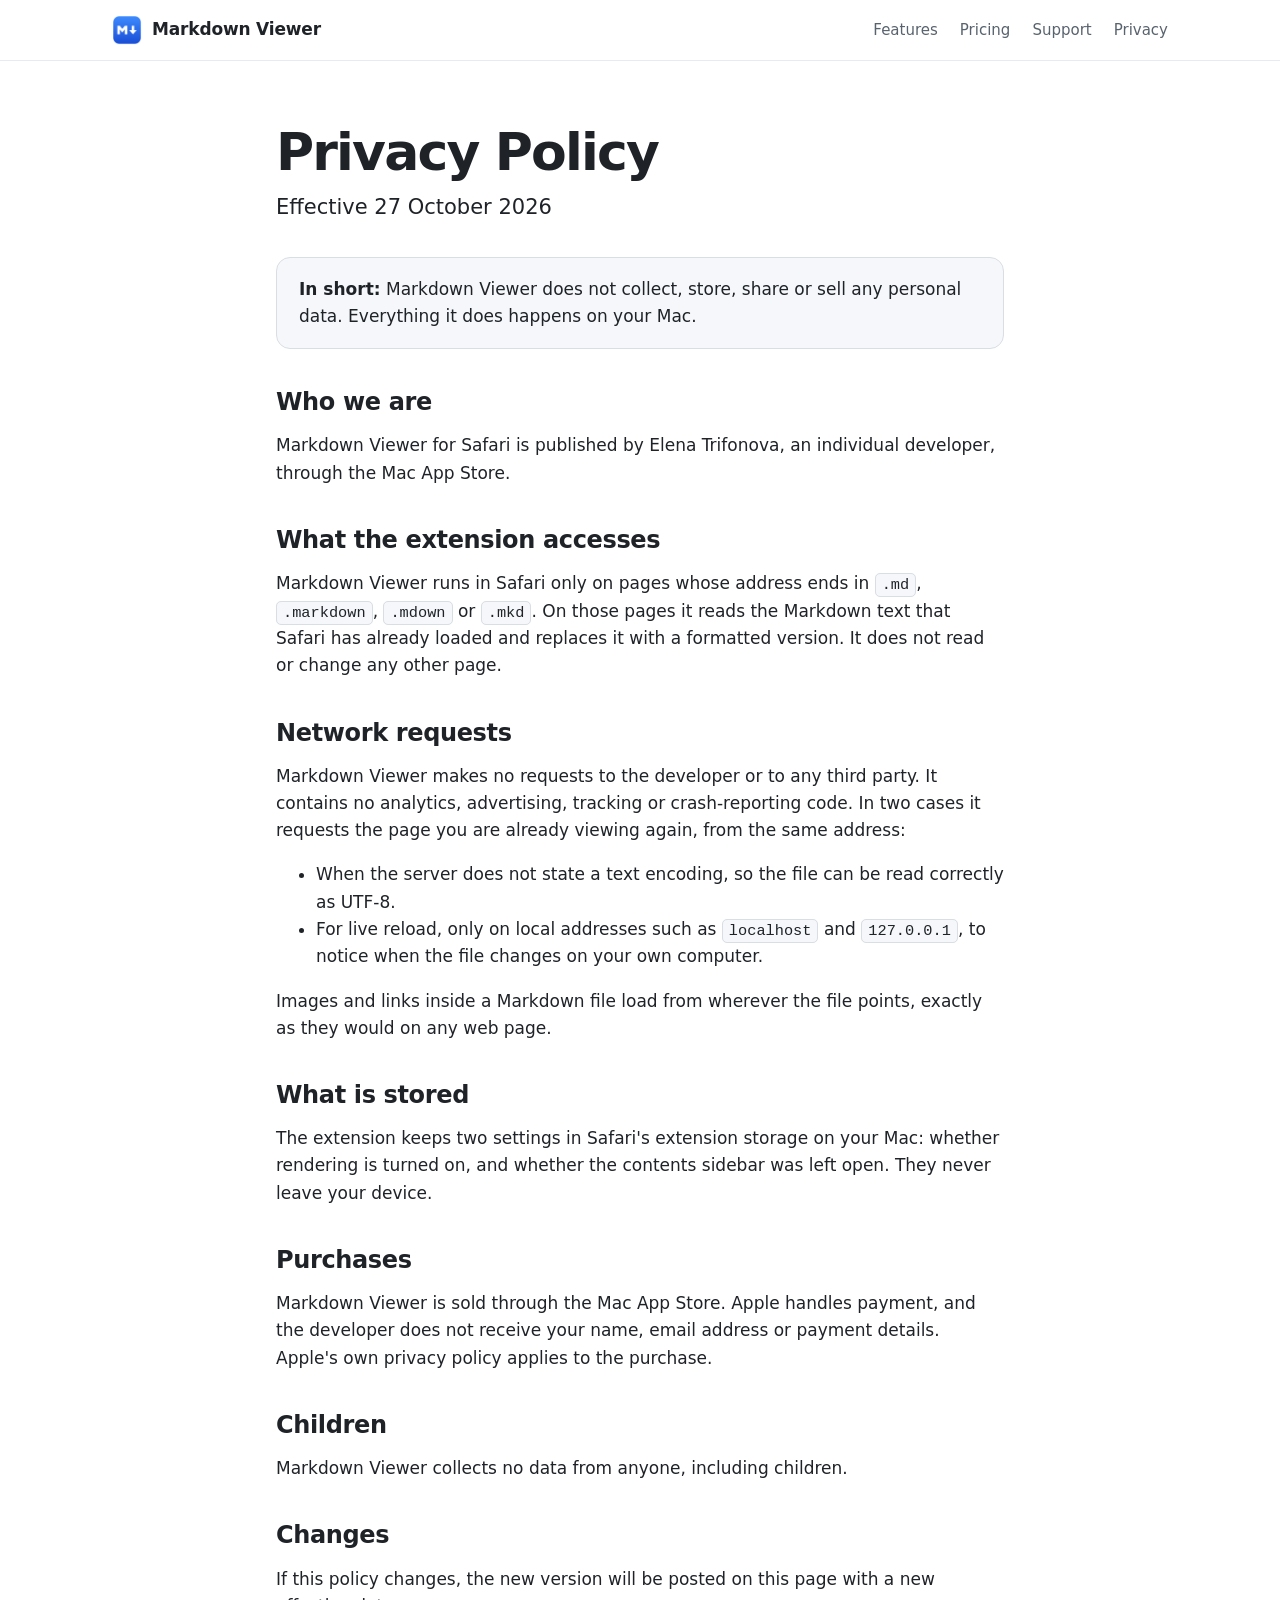
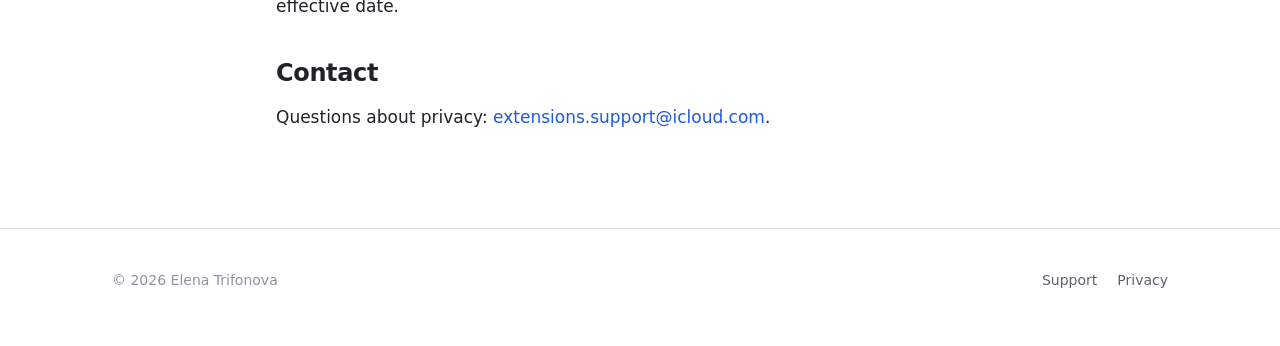
==== privacy.html @ f61f3c57 "Publish Markdown Viewer website Co-Authored-By: Claude Opus 5.5 <noreply@anthropic.com>" ====
<!doctype html>
<html lang="en">
<head>
  <meta charset="utf-8">
  <meta name="viewport" content="width=device-width, initial-scale=1">
  <title>Privacy Policy · Markdown Viewer for Safari</title>
  <meta name="description" content="Markdown Viewer collects no personal data. Everything renders on your Mac.">
  <link rel="icon" href="img/icon.png">
  <link rel="apple-touch-icon" href="img/apple-touch-icon.png">
  <link rel="stylesheet" href="style.css">
  <script src="site.js" defer></script>
</head>
<body>
<header class="site-header">
  <div class="wrap">
    <a class="brand" href="./"><img src="img/icon.png" alt="">Markdown Viewer</a>
    <nav class="site-nav" aria-label="Main">
      <a class="hide-sm" href="./#features">Features</a>
      <a class="hide-sm" href="./#pricing">Pricing</a>
      <a href="support.html">Support</a>
      <a href="privacy.html">Privacy</a>
    </nav>
  </div>
</header>
<main class="page">
  <h1>Privacy Policy</h1>
  <p class="lead">Effective 27 October 2026</p>

  <div class="callout">
    <p style="margin:0"><strong>In short:</strong> Markdown Viewer does not collect, store, share or sell any personal data. Everything it does happens on your Mac.</p>
  </div>

  <h2>Who we are</h2>
  <p>Markdown Viewer for Safari is published by Elena Trifonova, an individual developer, through the Mac App Store.</p>

  <h2>What the extension accesses</h2>
  <p>Markdown Viewer runs in Safari only on pages whose address ends in <code>.md</code>, <code>.markdown</code>, <code>.mdown</code> or <code>.mkd</code>. On those pages it reads the Markdown text that Safari has already loaded and replaces it with a formatted version. It does not read or change any other page.</p>

  <h2>Network requests</h2>
  <p>Markdown Viewer makes no requests to the developer or to any third party. It contains no analytics, advertising, tracking or crash-reporting code. In two cases it requests the page you are already viewing again, from the same address:</p>
  <ul>
    <li>When the server does not state a text encoding, so the file can be read correctly as UTF-8.</li>
    <li>For live reload, only on local addresses such as <code>localhost</code> and <code>127.0.0.1</code>, to notice when the file changes on your own computer.</li>
  </ul>
  <p>Images and links inside a Markdown file load from wherever the file points, exactly as they would on any web page.</p>

  <h2>What is stored</h2>
  <p>The extension keeps two settings in Safari's extension storage on your Mac: whether rendering is turned on, and whether the contents sidebar was left open. They never leave your device.</p>

  <h2>Purchases</h2>
  <p>Markdown Viewer is sold through the Mac App Store. Apple handles payment, and the developer does not receive your name, email address or payment details. Apple's own privacy policy applies to the purchase.</p>

  <h2>Children</h2>
  <p>Markdown Viewer collects no data from anyone, including children.</p>

  <h2>Changes</h2>
  <p>If this policy changes, the new version will be posted on this page with a new effective date.</p>

  <h2>Contact</h2>
  <p>Questions about privacy: <span data-email><a href="mailto:extensions.support@icloud.com">extensions.support@icloud.com</a></span>.</p>
</main>
<footer class="site-footer">
  <div class="wrap">
    <span>© <span data-year>2026</span> Elena Trifonova</span>
    <nav aria-label="Footer"><a href="support.html">Support</a><a href="privacy.html">Privacy</a></nav>
  </div>
</footer>
</body>
</html>
---- style.css ----
/* Markdown Viewer website. System fonts, light and dark, no dependencies. */
:root {
  color-scheme: light dark;
  --bg: #ffffff;
  --bg-soft: #f5f7fa;
  --bg-tint: #eef2f7;
  --fg: #1f2328;
  --muted: #59636e;
  --faint: #8c959f;
  --border: #d8dee4;
  --card: #ffffff;
  --accent: #1f5ae0;
  --accent-hover: #1849b8;
  --accent-fg: #ffffff;
  --brand: #1b1f27;
  --ok: #1a7f37;
  --code-bg: #f6f8fa;
  --shadow: 0 1px 2px rgba(31, 35, 40, .06), 0 12px 32px rgba(31, 35, 40, .10);
  --radius: 14px;
  --max: 1120px;
}
@media (prefers-color-scheme: dark) {
  :root {
    --bg: #0d1117;
    --bg-soft: #11161d;
    --bg-tint: #151b23;
    --fg: #f0f6fc;
    --muted: #9198a1;
    --faint: #6e7681;
    --border: #2a313a;
    --card: #151b23;
    --accent: #5b9dff;
    --accent-hover: #7db2ff;
    --accent-fg: #0d1117;
    --ok: #3fb950;
    --code-bg: #0d1117;
    --shadow: 0 1px 2px rgba(0, 0, 0, .3), 0 16px 40px rgba(0, 0, 0, .45);
  }
}

*, *::before, *::after { box-sizing: border-box; }
html { scroll-behavior: smooth; scroll-padding-top: 72px; }
body {
  margin: 0;
  background: var(--bg);
  color: var(--fg);
  font: 17px/1.6 -apple-system, BlinkMacSystemFont, "SF Pro Text", "Segoe UI", system-ui, sans-serif;
  -webkit-font-smoothing: antialiased;
}
img { max-width: 100%; height: auto; display: block; }
a { color: var(--accent); text-decoration: none; }
a:hover { text-decoration: underline; }
code, pre, kbd { font-family: ui-monospace, SFMono-Regular, "SF Mono", Menlo, Consolas, monospace; }
kbd {
  font-size: .85em;
  padding: 1px 6px;
  border: 1px solid var(--border);
  border-bottom-width: 2px;
  border-radius: 5px;
  background: var(--bg-soft);
}
.wrap { max-width: var(--max); margin: 0 auto; padding: 0 16px; }
@media (min-width: 700px) { .wrap { padding: 0 32px; } }

/* ---- Header ---- */
.site-header {
  position: sticky;
  top: 0;
  z-index: 10;
  background: color-mix(in srgb, var(--bg) 82%, transparent);
  -webkit-backdrop-filter: saturate(180%) blur(16px);
  backdrop-filter: saturate(180%) blur(16px);
  border-bottom: 1px solid color-mix(in srgb, var(--border) 60%, transparent);
}
.site-header .wrap { display: flex; align-items: center; gap: 24px; height: 60px; }
.brand { display: flex; align-items: center; gap: 10px; color: var(--fg); font-weight: 650; letter-spacing: -.01em; }
.brand:hover { text-decoration: none; }
.brand img { width: 30px; height: 30px; }
.site-nav { margin-left: auto; display: flex; align-items: center; gap: 22px; font-size: 15px; }
.site-nav a { color: var(--muted); }
.site-nav a:hover { color: var(--fg); text-decoration: none; }
.site-nav .btn { color: var(--accent-fg); }
@media (max-width: 760px) { .site-nav .hide-sm { display: none; } }

/* ---- Buttons ---- */
.btn {
  display: inline-flex;
  align-items: center;
  justify-content: center;
  gap: 8px;
  padding: 11px 20px;
  border-radius: 10px;
  font-weight: 600;
  font-size: 16px;
  line-height: 1.2;
  border: 1px solid transparent;
  transition: background .15s, border-color .15s, transform .15s;
}
.btn:hover { text-decoration: none; }
.btn:active { transform: translateY(1px); }
.btn-primary { background: var(--accent); color: var(--accent-fg); }
.btn-primary:hover { background: var(--accent-hover); }
.btn-ghost { background: var(--bg-soft); color: var(--fg); border-color: var(--border); }
.btn-ghost:hover { background: var(--bg-tint); }
.btn-small { padding: 7px 14px; font-size: 14px; border-radius: 8px; }
.btn svg { width: 18px; height: 18px; fill: currentColor; flex: none; }

/* ---- Hero ---- */
.hero {
  padding: 72px 0 32px;
  text-align: center;
  background: radial-gradient(90% 70% at 50% 0%, var(--bg-tint) 0%, var(--bg) 70%);
}
.eyebrow {
  display: inline-flex;
  align-items: center;
  gap: 8px;
  margin: 0 0 20px;
  padding: 5px 12px;
  border: 1px solid var(--border);
  border-radius: 999px;
  background: var(--card);
  color: var(--muted);
  font-size: 14px;
  font-weight: 500;
}
.eyebrow img { width: 18px; height: 18px; }
h1 {
  margin: 0 auto;
  max-width: 820px;
  font-size: clamp(40px, 7vw, 76px);
  line-height: 1.04;
  letter-spacing: -.035em;
  font-weight: 750;
}
.lead {
  margin: 22px auto 0;
  max-width: 640px;
  color: var(--muted);
  font-size: clamp(18px, 2.2vw, 21px);
}
.cta { display: flex; flex-wrap: wrap; justify-content: center; gap: 12px; margin-top: 32px; }
.fine { margin: 16px 0 0; color: var(--faint); font-size: 14px; }

/* ---- Browser frame ---- */
.frame {
  margin: 56px auto 0;
  max-width: 1040px;
  border-radius: var(--radius);
  overflow: hidden;
  background: var(--card);
  border: 1px solid var(--border);
  box-shadow: var(--shadow);
  text-align: left;
}
.frame-bar {
  display: flex;
  align-items: center;
  gap: 14px;
  height: 40px;
  padding: 0 14px;
  background: var(--bg-soft);
  border-bottom: 1px solid var(--border);
}
.frame-dots { display: flex; gap: 7px; }
.frame-dots i { width: 11px; height: 11px; border-radius: 50%; background: var(--border); }
.frame-dots i:nth-child(1) { background: #ff5f57; }
.frame-dots i:nth-child(2) { background: #febc2e; }
.frame-dots i:nth-child(3) { background: #28c840; }
.frame-url {
  flex: 1;
  max-width: 420px;
  margin: 0 auto;
  padding: 4px 12px;
  border: 1px solid var(--border);
  border-radius: 7px;
  background: var(--card);
  color: var(--muted);
  font-size: 13px;
  text-align: center;
  white-space: nowrap;
  overflow: hidden;
  text-overflow: ellipsis;
}
.frame-spacer { width: 47px; }
.frame img { width: 100%; height: auto; }
@media (max-width: 560px) { .frame-spacer, .frame-dots { display: none; } }

/* ---- Sections ---- */
section { padding: 88px 0; }
section.soft { background: var(--bg-soft); }
.section-head { text-align: center; max-width: 680px; margin: 0 auto 48px; }
h2 {
  margin: 0;
  font-size: clamp(30px, 4.5vw, 46px);
  line-height: 1.1;
  letter-spacing: -.03em;
  font-weight: 720;
}
.section-head p { margin: 14px 0 0; color: var(--muted); font-size: 19px; }
h3 { margin: 0 0 8px; font-size: 22px; letter-spacing: -.015em; line-height: 1.25; }

/* ---- Before / after ---- */
.compare { display: grid; gap: 20px; }
@media (min-width: 860px) { .compare { grid-template-columns: 1fr 1fr; } }
.pane {
  border: 1px solid var(--border);
  border-radius: var(--radius);
  background: var(--card);
  overflow: hidden;
  display: flex;
  flex-direction: column;
}
.pane-label {
  display: flex;
  align-items: center;
  justify-content: space-between;
  padding: 10px 16px;
  border-bottom: 1px solid var(--border);
  background: var(--bg-soft);
  color: var(--muted);
  font-size: 13px;
  font-weight: 600;
  letter-spacing: .02em;
  text-transform: uppercase;
}
.pane-label .tag { text-transform: none; letter-spacing: 0; font-weight: 500; color: var(--faint); }
.raw {
  margin: 0;
  padding: 20px;
  flex: 1;
  font-size: 13.5px;
  line-height: 1.65;
  color: var(--muted);
  white-space: pre-wrap;
  word-break: break-word;
}
.rendered { padding: 20px 24px; flex: 1; font-size: 15px; line-height: 1.55; }
.rendered .r-h1 { font-size: 26px; font-weight: 650; padding-bottom: 6px; margin: 0 0 12px; border-bottom: 1px solid var(--border); letter-spacing: -.01em; }
.rendered .r-h2 { font-size: 19px; font-weight: 650; padding-bottom: 4px; margin: 18px 0 10px; border-bottom: 1px solid var(--border); }
.rendered p { margin: 0 0 12px; }
.rendered ul { margin: 0 0 12px; padding-left: 22px; }
.rendered code { font-size: 13px; padding: 2px 6px; border-radius: 5px; background: color-mix(in srgb, var(--muted) 14%, transparent); }
.r-note { margin: 0 0 14px; padding: 6px 14px; border-left: 3px solid #0969da; }
.r-note b { display: flex; align-items: center; gap: 6px; color: #0969da; font-weight: 600; margin-bottom: 2px; }
@media (prefers-color-scheme: dark) { .r-note { border-color: #4493f8; } .r-note b { color: #4493f8; } }
.r-note svg { width: 15px; height: 15px; fill: currentColor; }

/* ---- Feature rows ---- */
.feature { display: grid; gap: 32px; align-items: center; }
.feature + .feature { margin-top: 96px; }
@media (min-width: 900px) {
  .feature { grid-template-columns: 5fr 7fr; gap: 56px; }
  .feature.flip { grid-template-columns: 7fr 5fr; }
  .feature.flip .feature-copy { order: 2; }
}
.feature-copy p { margin: 0 0 16px; color: var(--muted); font-size: 18px; }
.kicker { margin: 0 0 10px; color: var(--accent); font-size: 14px; font-weight: 650; letter-spacing: .04em; text-transform: uppercase; }
.ticks { list-style: none; margin: 0; padding: 0; }
.ticks li { position: relative; padding-left: 28px; margin: 8px 0; }
.ticks li::before {
  content: "";
  position: absolute;
  left: 0;
  top: .35em;
  width: 18px;
  height: 18px;
  border-radius: 50%;
  background: color-mix(in srgb, var(--ok) 16%, transparent) url("data:image/svg+xml,%3Csvg xmlns='http://www.w3.org/2000/svg' viewBox='0 0 16 16'%3E%3Cpath fill='%231a7f37' d='M13.78 4.22a.75.75 0 0 1 0 1.06l-7.25 7.25a.75.75 0 0 1-1.06 0L2.22 9.28a.75.75 0 1 1 1.06-1.06L6 10.94l6.72-6.72a.75.75 0 0 1 1.06 0Z'/%3E%3C/svg%3E") center / 12px no-repeat;
}
.shot {
  border-radius: var(--radius);
  overflow: hidden;
  border: 1px solid var(--border);
  box-shadow: var(--shadow);
  background: var(--card);
}

/* ---- Small things grid ---- */
.grid { display: grid; gap: 16px; grid-template-columns: repeat(auto-fill, minmax(240px, 1fr)); }
.tile {
  padding: 22px;
  border: 1px solid var(--border);
  border-radius: var(--radius);
  background: var(--card);
}
.tile .icon {
  display: grid;
  place-items: center;
  width: 38px;
  height: 38px;
  margin-bottom: 14px;
  border-radius: 10px;
  background: color-mix(in srgb, var(--accent) 12%, transparent);
  color: var(--accent);
}
.tile .icon svg { width: 18px; height: 18px; fill: currentColor; }
.tile h3 { font-size: 17px; margin-bottom: 4px; }
.tile p { margin: 0; color: var(--muted); font-size: 15px; line-height: 1.5; }

/* ---- Pricing ---- */
.price-card {
  max-width: 560px;
  margin: 0 auto;
  padding: 40px 32px;
  text-align: center;
  border: 1px solid var(--border);
  border-radius: 20px;
  background: var(--card);
  box-shadow: var(--shadow);
}
.price-card img { width: 72px; height: 72px; margin: 0 auto 16px; }
.price { margin: 8px 0 4px; font-size: 56px; font-weight: 750; letter-spacing: -.03em; line-height: 1; }
.price small { font-size: 18px; font-weight: 500; color: var(--muted); letter-spacing: 0; }
.price-card .ticks { display: inline-block; text-align: left; margin: 20px 0 28px; }

/* ---- FAQ ---- */
.faq { max-width: 760px; margin: 0 auto; }
.faq details { border-bottom: 1px solid var(--border); padding: 4px 0; }
.faq summary {
  cursor: pointer;
  list-style: none;
  padding: 16px 32px 16px 0;
  font-weight: 600;
  font-size: 18px;
  position: relative;
}
.faq summary::-webkit-details-marker { display: none; }
.faq summary::after {
  content: "+";
  position: absolute;
  right: 4px;
  top: 12px;
  color: var(--faint);
  font-size: 24px;
  font-weight: 400;
  transition: transform .2s;
}
.faq details[open] summary::after { transform: rotate(45deg); }
.faq details p { margin: 0 0 18px; color: var(--muted); }

/* ---- Footer ---- */
.site-footer { padding: 40px 0 56px; border-top: 1px solid var(--border); color: var(--faint); font-size: 14px; }
.site-footer .wrap { display: flex; flex-wrap: wrap; gap: 12px 24px; align-items: center; }
.site-footer nav { display: flex; gap: 20px; margin-left: auto; }
.site-footer a { color: var(--muted); }

/* ---- Text pages (privacy, support) ---- */
.page { max-width: 760px; margin: 0 auto; padding: 64px 16px 80px; }
.page h1 { font-size: clamp(36px, 6vw, 52px); text-align: left; margin: 0; }
.page .lead { margin: 12px 0 32px; text-align: left; }
.page h2 { font-size: 24px; margin: 40px 0 10px; letter-spacing: -.015em; }
.page p, .page li { color: var(--fg); }
.page .callout {
  padding: 18px 22px;
  border: 1px solid var(--border);
  border-radius: var(--radius);
  background: var(--bg-soft);
}
.page code { font-size: .9em; padding: 2px 6px; border-radius: 5px; background: var(--bg-soft); border: 1px solid var(--border); }

/* ---- Polish ---- */
h1, h2, h3 { text-wrap: balance; }
.lead, .section-head p, .feature-copy p { text-wrap: pretty; }
:not(pre) > code {
  font-size: .86em;
  padding: .12em .4em;
  border-radius: 6px;
  background: color-mix(in srgb, var(--muted) 13%, transparent);
}
.price-card h2 { font-size: 24px; letter-spacing: -.015em; }
.price { margin-top: 14px; }
.brand, .btn, .site-nav a { white-space: nowrap; }
@media (max-width: 420px) {
  .site-header .wrap { gap: 12px; }
  .site-nav { gap: 14px; }
}
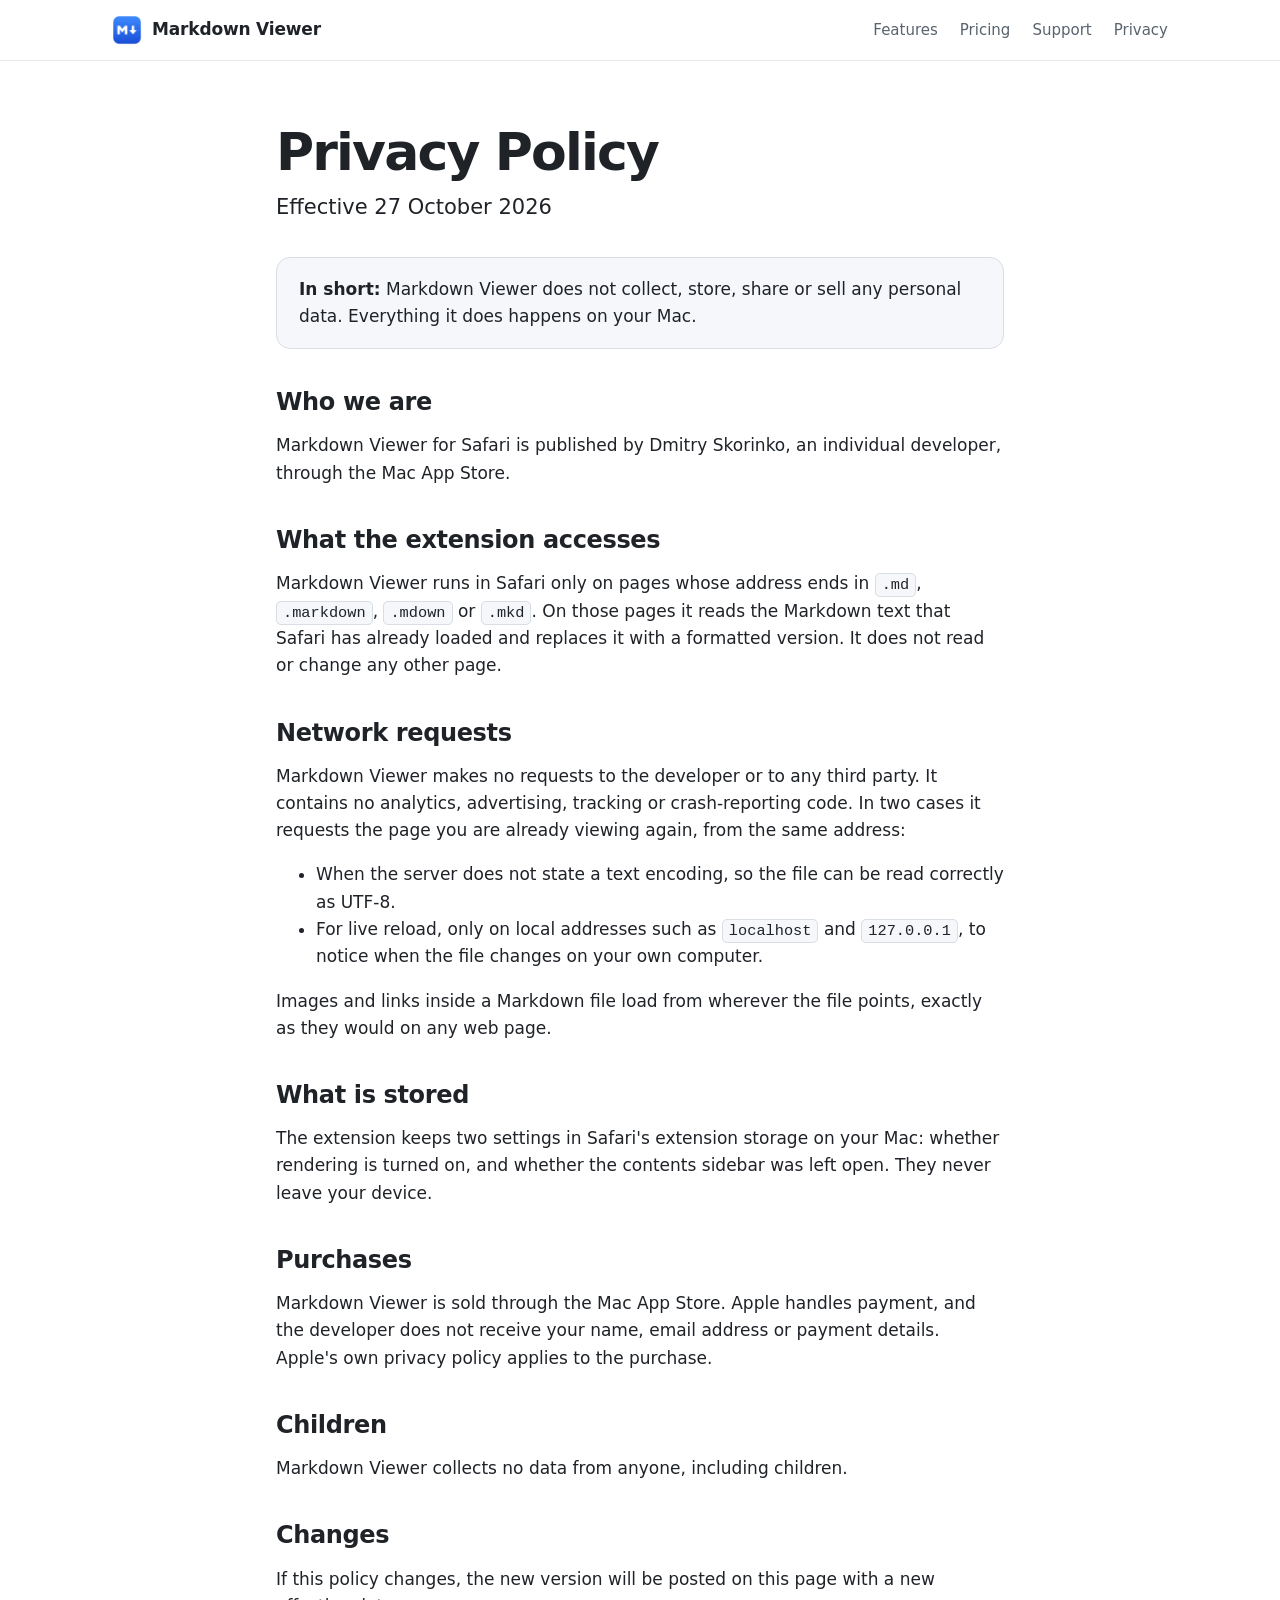
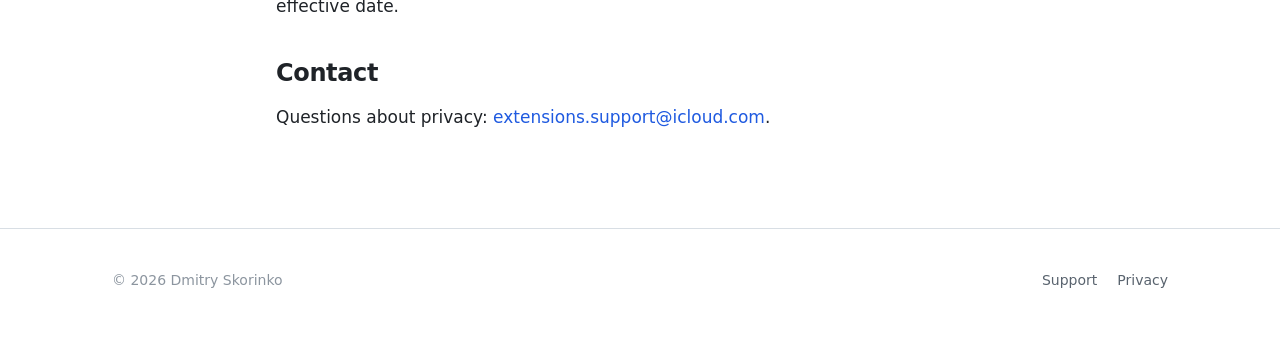
==== commit 3de6ca61: "Publish Markdown Viewer website Co-Authored-By: Claude Opus 5.5 <noreply@anthropic.com>" ====
--- a/privacy.html
+++ b/privacy.html
@@ -31,7 +31,7 @@
   </div>
 
   <h2>Who we are</h2>
-  <p>Markdown Viewer for Safari is published by Elena Trifonova, an individual developer, through the Mac App Store.</p>
+  <p>Markdown Viewer for Safari is published by Dmitry Skorinko, an individual developer, through the Mac App Store.</p>
 
   <h2>What the extension accesses</h2>
   <p>Markdown Viewer runs in Safari only on pages whose address ends in <code>.md</code>, <code>.markdown</code>, <code>.mdown</code> or <code>.mkd</code>. On those pages it reads the Markdown text that Safari has already loaded and replaces it with a formatted version. It does not read or change any other page.</p>
@@ -61,7 +61,7 @@
 </main>
 <footer class="site-footer">
   <div class="wrap">
-    <span>© <span data-year>2026</span> Elena Trifonova</span>
+    <span>© <span data-year>2026</span> Dmitry Skorinko</span>
     <nav aria-label="Footer"><a href="support.html">Support</a><a href="privacy.html">Privacy</a></nav>
   </div>
 </footer>
